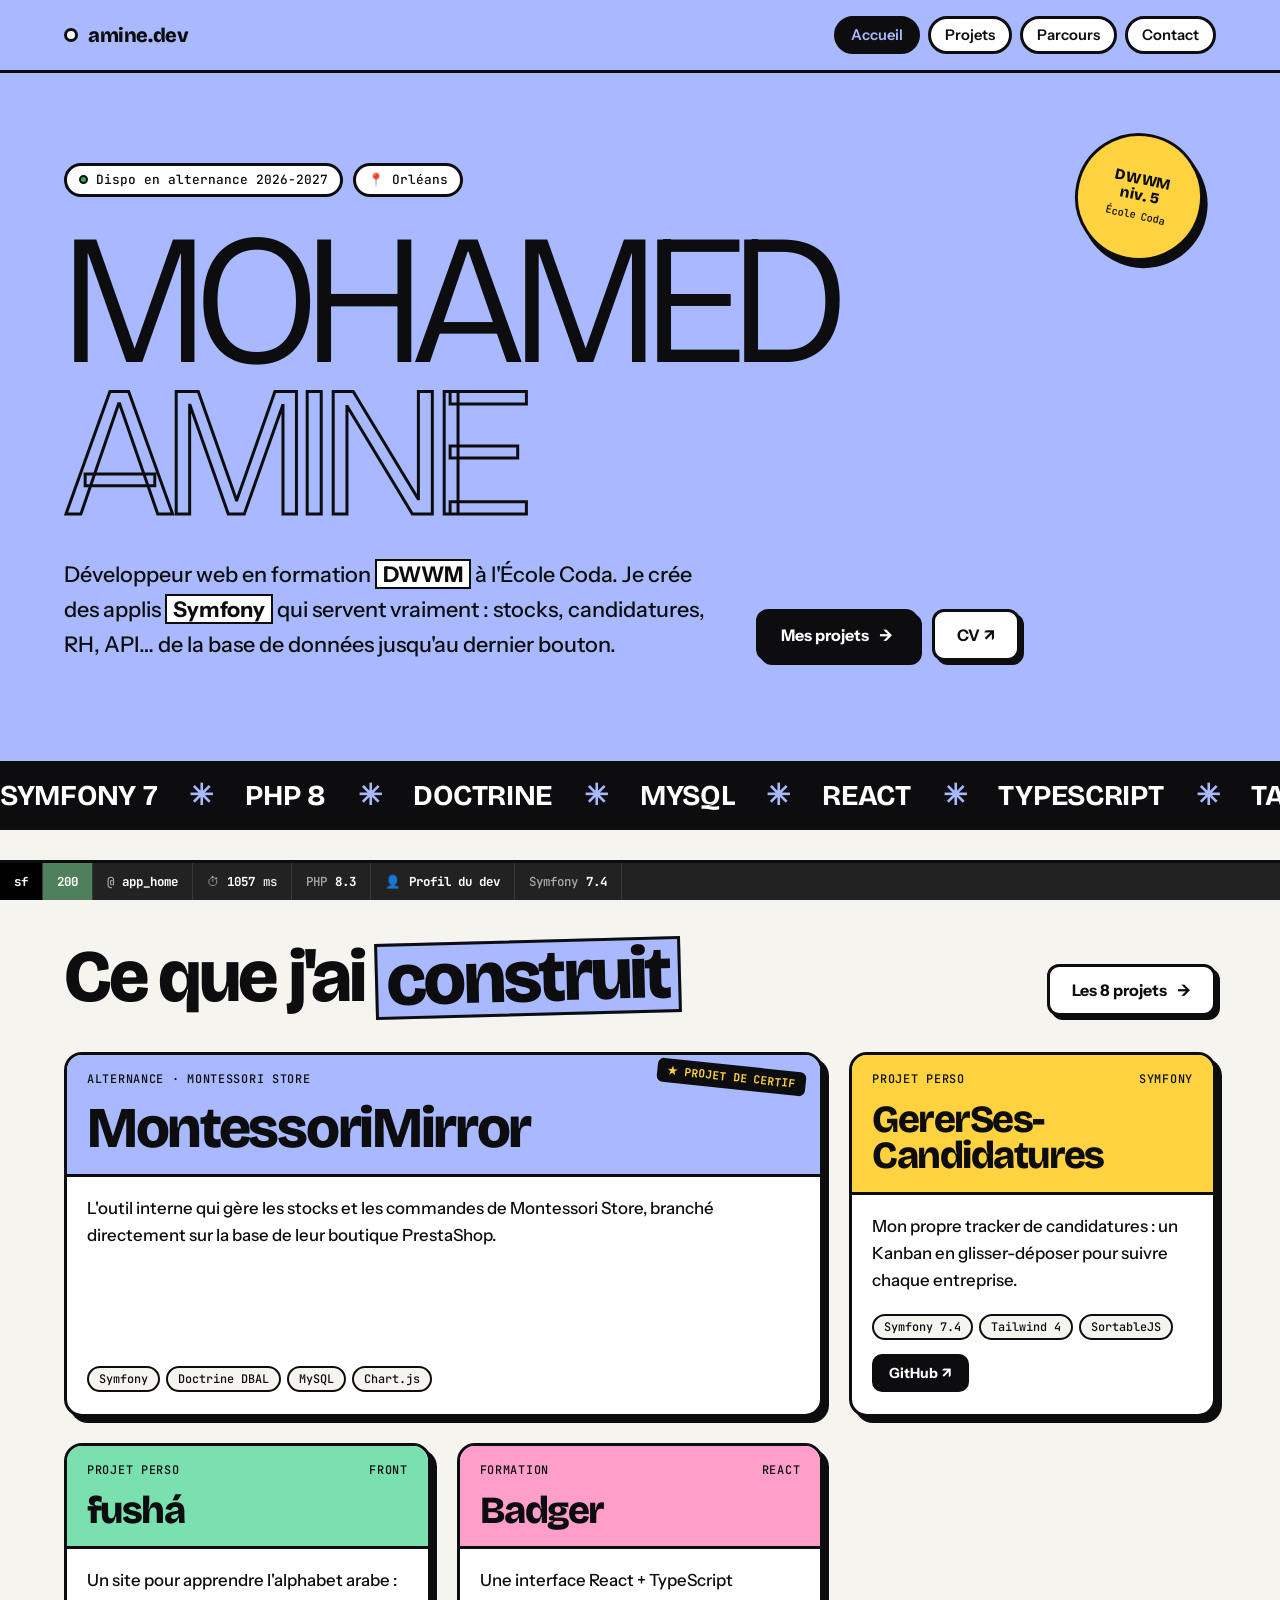
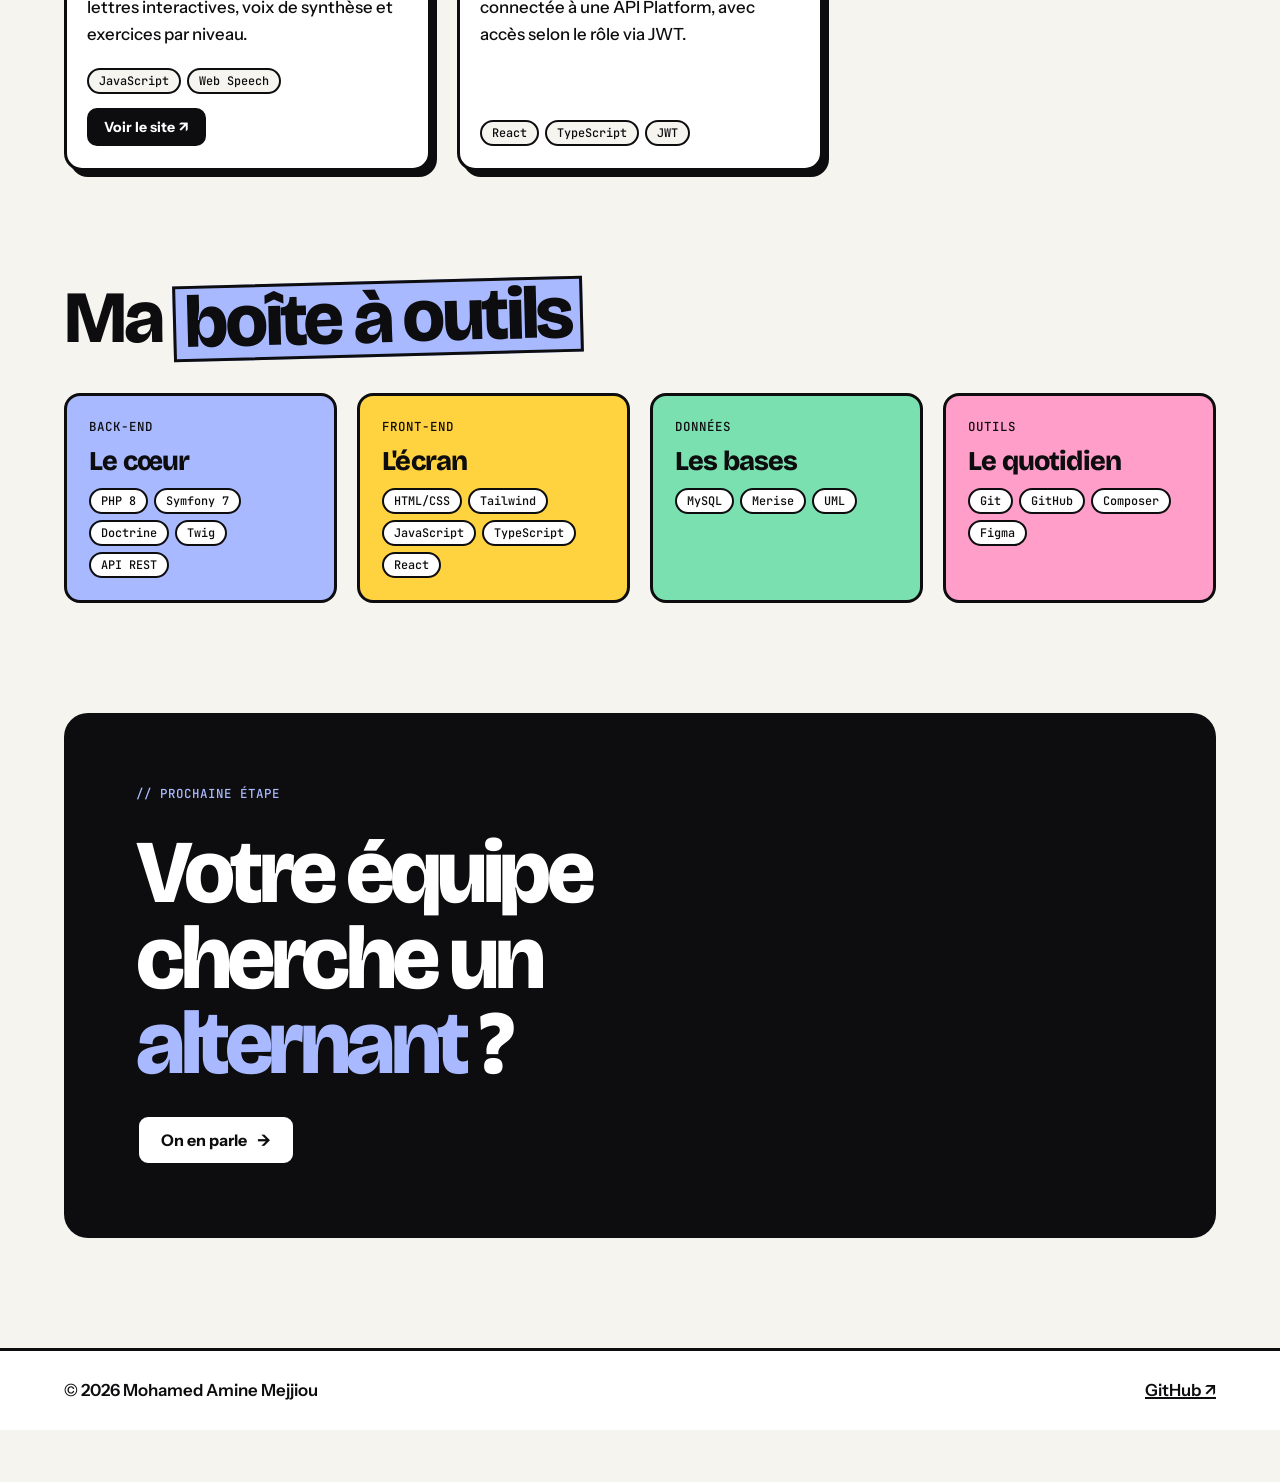
==== index.html @ 296cc5c2 "Publish portfolio website Co-authored-by: Copilot <223556219+Copilot@users.noreply.github.com>" ====
<!DOCTYPE html>
<html lang="fr">
<head>
  <meta charset="UTF-8">
  <meta name="viewport" content="width=device-width, initial-scale=1.0, viewport-fit=cover">
  <title>Mohamed Amine Mejjiou · Dev web</title>
  <meta name="description" content="Portfolio de Mohamed Amine Mejjiou, développeur web Symfony, à la recherche d'une alternance à Orléans.">
  <link rel="preconnect" href="https://fonts.googleapis.com">
  <link rel="preconnect" href="https://fonts.gstatic.com" crossorigin>
  <link href="https://fonts.googleapis.com/css2?family=Bricolage+Grotesque:opsz,wght@12..96,200..800&family=Instrument+Sans:wght@400;500;600;700&family=JetBrains+Mono:wght@400;500;700&display=swap" rel="stylesheet">
  <link rel="stylesheet" href="style.css">
</head>
<body class="p-home" data-route="app_home" data-path="/">
  <header class="site-head">
    <div class="wrap">
      <a class="brand" href="index.html"><span class="dot"></span>amine.dev</a>
      <nav class="nav" aria-label="Navigation principale">
        <a href="index.html" aria-current="page">Accueil</a>
        <a href="Projets.html">Projets</a>
        <a href="Parcours.html">Parcours</a>
        <a href="contact.html">Contact</a>
      </nav>
    </div>
  </header>

  <section class="hero">
    <div class="wrap">
      <div class="kicker">
        <span class="pill"><span class="live"></span>Dispo en alternance 2026-2027</span>
        <span class="pill">📍 Orléans</span>
      </div>
      <h1 class="big-name" aria-label="Mohamed Amine">
        <span class="line">Mohamed</span>
        <span class="line">Amine</span>
      </h1>
      <div class="intro">
        <p>Développeur web en formation <strong>DWWM</strong> à l'École Coda. Je crée des applis <strong>Symfony</strong> qui servent vraiment : stocks, candidatures, RH, API… de la base de données jusqu'au dernier bouton.</p>
        <div class="actions">
          <a class="btn dark" href="Projets.html">Mes projets <span class="arrow">→</span></a>
          <a class="btn" href="https://mmejjiou-boop.github.io/MonCv/" target="_blank" rel="noopener">CV ↗</a>
        </div>
      </div>
    </div>
    <div class="sticker" aria-hidden="true"><div>DWWM<br>niv. 5<small>École Coda</small></div></div>
  </section>

  <div class="marquee" aria-hidden="true">
    <div class="track">
      <span>Symfony 7</span><span>PHP 8</span><span>Doctrine</span><span>MySQL</span><span>React</span><span>TypeScript</span><span>Tailwind</span><span>API REST</span><span>Twig</span><span>Git</span>
      <span>Symfony 7</span><span>PHP 8</span><span>Doctrine</span><span>MySQL</span><span>React</span><span>TypeScript</span><span>Tailwind</span><span>API REST</span><span>Twig</span><span>Git</span>
    </div>
  </div>

  <main class="wrap">
    <section class="section">
      <div class="section-head">
        <h2>Ce que j'ai <span class="hl">construit</span></h2>
        <a class="btn" href="Projets.html">Les 8 projets <span class="arrow">→</span></a>
      </div>
      <div class="grid">
        <article class="card big c-peri">
          <div class="top">
            <span class="stamp">★ PROJET DE CERTIF</span>
            <div class="meta"><span>Alternance · Montessori Store</span><span>Symfony</span></div>
            <h3>MontessoriMirror</h3>
          </div>
          <div class="body">
            <p>L'outil interne qui gère les stocks et les commandes de Montessori Store, branché directement sur la base de leur boutique PrestaShop.</p>
            <div class="foot"><ul class="tags"><li>Symfony</li><li>Doctrine DBAL</li><li>MySQL</li><li>Chart.js</li></ul></div>
          </div>
        </article>
        <article class="card c-sun">
          <div class="top">
            <div class="meta"><span>Projet perso</span><span>Symfony</span></div>
            <h3>GererSes­Candidatures</h3>
          </div>
          <div class="body">
            <p>Mon propre tracker de candidatures : un Kanban en glisser-déposer pour suivre chaque entreprise.</p>
            <div class="foot">
              <ul class="tags"><li>Symfony 7.4</li><li>Tailwind 4</li><li>SortableJS</li></ul>
              <div class="links"><a href="https://github.com/mmejjiou-boop/GererSesCandidatures" target="_blank" rel="noopener">GitHub ↗</a></div>
            </div>
          </div>
        </article>
        <article class="card c-mint">
          <div class="top">
            <div class="meta"><span>Projet perso</span><span>Front</span></div>
            <h3>fushá</h3>
          </div>
          <div class="body">
            <p>Un site pour apprendre l'alphabet arabe : lettres interactives, voix de synthèse et exercices par niveau.</p>
            <div class="foot">
              <ul class="tags"><li>JavaScript</li><li>Web Speech</li></ul>
              <div class="links"><a href="https://mmejjiou-boop.github.io/arabe/index.html" target="_blank" rel="noopener">Voir le site ↗</a></div>
            </div>
          </div>
        </article>
        <article class="card c-pink">
          <div class="top">
            <div class="meta"><span>Formation</span><span>React</span></div>
            <h3>Badger</h3>
          </div>
          <div class="body">
            <p>Une interface React + TypeScript connectée à une API Platform, avec accès selon le rôle via JWT.</p>
            <div class="foot"><ul class="tags"><li>React</li><li>TypeScript</li><li>JWT</li></ul></div>
          </div>
        </article>
      </div>
    </section>

    <section class="section" style="padding-top:0">
      <div class="section-head">
        <h2>Ma <span class="hl">boîte à outils</span></h2>
      </div>
      <div class="stack">
        <div><span class="label">Back-end</span><h3>Le cœur</h3><ul class="tags"><li>PHP 8</li><li>Symfony 7</li><li>Doctrine</li><li>Twig</li><li>API REST</li></ul></div>
        <div><span class="label">Front-end</span><h3>L'écran</h3><ul class="tags"><li>HTML/CSS</li><li>Tailwind</li><li>JavaScript</li><li>TypeScript</li><li>React</li></ul></div>
        <div><span class="label">Données</span><h3>Les bases</h3><ul class="tags"><li>MySQL</li><li>Merise</li><li>UML</li></ul></div>
        <div><span class="label">Outils</span><h3>Le quotidien</h3><ul class="tags"><li>Git</li><li>GitHub</li><li>Composer</li><li>Figma</li></ul></div>
      </div>
    </section>

    <section class="section" style="padding-top:0">
      <div class="cta">
        <span class="label" style="color:var(--page)">// prochaine étape</span>
        <h2>Votre équipe cherche un <span>alternant</span> ?</h2>
        <a class="btn" href="contact.html">On en parle <span class="arrow">→</span></a>
      </div>
    </section>
  </main>

  <footer class="site-foot">
    <div class="wrap">
      <span>© 2026 Mohamed Amine Mejjiou</span>
      <a href="https://github.com/mmejjiou-boop" target="_blank" rel="noopener">GitHub ↗</a>
    </div>
  </footer>
  <script src="Main.js"></script>
</body>
</html>
---- style.css ----
/* Néo-brutalisme : fond clair, bordures noires épaisses, ombres dures, une couleur forte par page.
   Signature : barre de debug Symfony fixée en bas. Thème clair assumé (pas de mode sombre). */
:root {
  --ink: #0d0d0f;
  --bone: #f5f4ef;
  --white: #ffffff;
  --peri: #a9b9ff;
  --sun: #ffd23f;
  --tang: #ff7a3d;
  --pink: #ff9ec9;
  --mint: #7be0b0;
  --page: var(--peri);
  --display: "Bricolage Grotesque", "Arial Black", Impact, sans-serif;
  --body: "Instrument Sans", "Segoe UI", Roboto, sans-serif;
  --mono: "JetBrains Mono", ui-monospace, Consolas, monospace;
  --b: 3px solid var(--ink);
  --shadow: 6px 6px 0 var(--ink);
  color-scheme: light;
}
body.p-projets { --page: var(--sun); }
body.p-parcours { --page: var(--tang); }
body.p-contact { --page: var(--pink); }

* { box-sizing: border-box; }
html { scroll-behavior: smooth; }
body {
  margin: 0;
  background: var(--bone);
  color: var(--ink);
  font: 400 1.05rem/1.6 var(--body);
  padding-bottom: 52px; /* place pour la barre de debug */
  overflow-x: hidden;
}
::selection { background: var(--ink); color: var(--page); }
img { max-width: 100%; }
a { color: inherit; }
h1, h2, h3 { font-family: var(--display); margin: 0; line-height: .95; text-wrap: balance; }
p { margin: 0; }
:focus-visible { outline: 3px solid var(--ink); outline-offset: 3px; }

.wrap { max-width: 78rem; margin: 0 auto; padding-inline: clamp(16px, 4vw, 48px); }

/* ---------- Navigation ---------- */
.site-head { background: var(--page); border-bottom: var(--b); }
.site-head .wrap { display: flex; align-items: center; justify-content: space-between; gap: 14px; flex-wrap: wrap; padding-block: 16px; }
.brand {
  font-family: var(--display); font-weight: 800; font-size: 1.25rem; text-decoration: none;
  display: inline-flex; align-items: center; gap: 10px; letter-spacing: -0.02em;
}
.brand .dot { width: 14px; height: 14px; border: var(--b); border-radius: 50%; background: var(--white); }
.nav { display: flex; gap: 8px; flex-wrap: wrap; }
.nav a {
  font: 600 .92rem var(--body); text-decoration: none; padding: 7px 14px;
  border: var(--b); border-radius: 999px; background: var(--white);
  transition: transform .12s, box-shadow .12s;
}
.nav a:hover { transform: translate(-2px, -2px); box-shadow: 3px 3px 0 var(--ink); }
.nav a[aria-current="page"] { background: var(--ink); color: var(--page); }

/* ---------- Hero ---------- */
.hero { background: var(--page); border-bottom: var(--b); position: relative; overflow: hidden; }
.hero .wrap { padding-block: clamp(40px, 7vw, 90px) clamp(48px, 8vw, 100px); display: grid; gap: 28px; position: relative; }
.kicker { font-family: var(--mono); font-size: .85rem; font-weight: 500; display: flex; gap: 10px; flex-wrap: wrap; align-items: center; }
.pill {
  display: inline-flex; align-items: center; gap: 8px; background: var(--white); border: var(--b);
  border-radius: 999px; padding: 4px 12px; font-family: var(--mono); font-size: .8rem; font-weight: 500;
}
.pill .live { width: 9px; height: 9px; border-radius: 50%; background: #18b55b; border: 2px solid var(--ink); }
@media (prefers-reduced-motion: no-preference) { .pill .live { animation: blink 1.4s steps(2) infinite; } }
@keyframes blink { 50% { background: var(--white); } }

.big-name {
  font-size: clamp(3.4rem, 14.5vw, 12.5rem); font-weight: 300; letter-spacing: -0.05em; line-height: .82;
  text-transform: uppercase; user-select: none;
}
.big-name .line { display: block; white-space: nowrap; }
.big-name .ch { display: inline-block; font-variation-settings: "wght" 300; transition: font-variation-settings .25s ease-out; }
.big-name .line:last-child { -webkit-text-stroke: 3px var(--ink); color: transparent; }
.hero .intro { display: grid; grid-template-columns: minmax(0, 1.4fr) minmax(0, 1fr); gap: 24px 48px; align-items: end; }
.hero .intro p { font-size: clamp(1.1rem, 1.8vw, 1.35rem); max-width: 46ch; font-weight: 500; }
.hero .intro p strong { background: var(--white); padding: 0 6px; border: 2px solid var(--ink); white-space: nowrap; }
@media (max-width: 760px) { .hero .intro { grid-template-columns: 1fr; } }

.sticker {
  position: absolute; right: clamp(16px, 6vw, 80px); top: clamp(24px, 5vw, 60px);
  width: 128px; height: 128px; border-radius: 50%; background: var(--sun); border: var(--b);
  display: grid; place-items: center; text-align: center; font: 800 .95rem/1.05 var(--display);
  transform: rotate(12deg); box-shadow: var(--shadow);
}
.sticker small { display: block; font: 500 .65rem var(--mono); margin-top: 4px; }
@media (prefers-reduced-motion: no-preference) { .sticker { animation: spin 18s linear infinite; } }
@keyframes spin { to { transform: rotate(372deg); } }
@media (max-width: 760px) { .sticker { width: 96px; height: 96px; font-size: .75rem; top: auto; bottom: 20px; } }

/* ---------- Boutons ---------- */
.actions { display: flex; gap: 14px; flex-wrap: wrap; }
.btn {
  display: inline-flex; align-items: center; gap: 10px; cursor: pointer;
  font: 700 1rem var(--body); text-decoration: none; color: var(--ink);
  background: var(--white); border: var(--b); border-radius: 12px; padding: 13px 22px;
  box-shadow: 4px 4px 0 var(--ink); transition: transform .12s, box-shadow .12s;
}
.btn:hover { transform: translate(-2px, -2px); box-shadow: 6px 6px 0 var(--ink); }
.btn:active { transform: translate(4px, 4px); box-shadow: 0 0 0 var(--ink); }
.btn.dark { background: var(--ink); color: var(--white); }
.btn .arrow { transition: transform .2s; }
.btn:hover .arrow { transform: translateX(4px); }

/* ---------- Bandeau défilant ---------- */
.marquee {
  background: var(--ink); color: var(--white); border-bottom: var(--b); overflow: hidden;
  font: 700 clamp(1.2rem, 2.6vw, 1.8rem) var(--display); text-transform: uppercase; letter-spacing: -0.01em;
  padding-block: 14px; white-space: nowrap;
}
.marquee .track { display: inline-flex; gap: 32px; padding-right: 32px; }
.marquee .track span::after { content: "✳"; margin-left: 32px; color: var(--page); }
@media (prefers-reduced-motion: no-preference) {
  .marquee .track { animation: slide 28s linear infinite; }
}
@keyframes slide { to { transform: translateX(-50%); } }

/* ---------- Sections ---------- */
.section { padding-block: clamp(56px, 9vw, 110px); display: grid; gap: 36px; }
.section-head { display: flex; justify-content: space-between; align-items: end; gap: 16px 32px; flex-wrap: wrap; }
.section-head h2 { font-size: clamp(2.4rem, 6vw, 4.6rem); font-weight: 800; letter-spacing: -0.045em; }
.section-head h2 .hl { background: var(--page); padding: 0 .12em; border: var(--b); display: inline-block; transform: rotate(-1.5deg); }
.section-head p { max-width: 40ch; font-weight: 500; }
.label { font: 500 .78rem var(--mono); text-transform: uppercase; letter-spacing: .08em; }

/* ---------- Cartes projet ---------- */
.grid { display: grid; grid-template-columns: repeat(auto-fill, minmax(min(100%, 330px), 1fr)); gap: 26px; }
.card {
  background: var(--white); border: var(--b); border-radius: 18px; box-shadow: var(--shadow);
  display: flex; flex-direction: column; min-width: 0; overflow: hidden;
  transition: transform .18s, box-shadow .18s;
}
.card:hover { transform: translate(-4px, -4px) rotate(-.6deg); box-shadow: 10px 10px 0 var(--ink); }
.card .top {
  background: var(--c, var(--peri)); border-bottom: var(--b); padding: 16px 20px 18px;
  display: grid; gap: 14px; position: relative;
}
.card .meta { display: flex; justify-content: space-between; gap: 8px; font: 500 .74rem var(--mono); text-transform: uppercase; letter-spacing: .06em; }
.card h3 { font-size: clamp(1.9rem, 3vw, 2.4rem); font-weight: 800; letter-spacing: -0.04em; overflow-wrap: anywhere; }
.card .body { padding: 18px 20px 22px; display: flex; flex-direction: column; gap: 14px; flex: 1; }
.card .body > p { font-weight: 500; }
.card ul.points { margin: 0; padding: 0; list-style: none; display: grid; gap: 6px; font-size: .95rem; }
.card ul.points li { padding-left: 22px; position: relative; }
.card ul.points li::before { content: "→"; position: absolute; left: 0; font-weight: 700; }
.card .foot { margin-top: auto; display: grid; gap: 14px; padding-top: 6px; }
.tags { display: flex; flex-wrap: wrap; gap: 6px; list-style: none; padding: 0; margin: 0; }
.tags li { font: 500 .74rem var(--mono); padding: 3px 10px; border: 2px solid var(--ink); border-radius: 999px; background: var(--bone); }
.card .links { display: flex; gap: 10px; flex-wrap: wrap; }
.card .links a {
  font: 700 .88rem var(--body); text-decoration: none; padding: 7px 14px; border: var(--b); border-radius: 10px;
  background: var(--ink); color: var(--white); transition: background .12s, color .12s;
}
.card .links a:hover { background: var(--c, var(--peri)); color: var(--ink); }
.card .stamp {
  position: absolute; right: 14px; top: -2px; transform: translateY(50%) rotate(6deg);
  background: var(--ink); color: var(--sun); font: 700 .7rem var(--mono); padding: 5px 10px; border-radius: 6px;
}
.card.big { grid-column: span 2; }
.card.big h3 { font-size: clamp(2.2rem, 5vw, 3.6rem); }
@media (max-width: 760px) { .card.big { grid-column: auto; } }
.c-peri { --c: var(--peri); } .c-sun { --c: var(--sun); } .c-tang { --c: var(--tang); } .c-pink { --c: var(--pink); } .c-mint { --c: var(--mint); }

/* Filtres */
.filters { display: flex; gap: 10px; flex-wrap: wrap; align-items: center; }
.filters button {
  font: 700 .95rem var(--body); cursor: pointer; padding: 9px 18px; border: var(--b); border-radius: 999px;
  background: var(--white); color: var(--ink); box-shadow: 3px 3px 0 var(--ink); transition: transform .1s, box-shadow .1s;
}
.filters button:hover { transform: translate(-1px, -1px); box-shadow: 4px 4px 0 var(--ink); }
.filters button[aria-pressed="true"] { background: var(--ink); color: var(--page); transform: translate(3px, 3px); box-shadow: 0 0 0 var(--ink); }
.count { font: 500 .85rem var(--mono); }

/* ---------- Stack ---------- */
.stack { display: grid; grid-template-columns: repeat(auto-fit, minmax(min(100%, 240px), 1fr)); gap: 20px; }
.stack > div { border: var(--b); border-radius: 16px; padding: 22px; background: var(--white); display: grid; gap: 14px; align-content: start; }
.stack > div:nth-child(1) { background: var(--peri); }
.stack > div:nth-child(2) { background: var(--sun); }
.stack > div:nth-child(3) { background: var(--mint); }
.stack > div:nth-child(4) { background: var(--pink); }
.stack h3 { font-size: 1.7rem; font-weight: 800; letter-spacing: -0.03em; }
.stack .tags li { background: var(--white); }

/* ---------- CTA ---------- */
.cta {
  background: var(--ink); color: var(--white); border-radius: 24px; padding: clamp(32px, 6vw, 72px);
  display: grid; gap: 28px; position: relative; overflow: hidden;
}
.cta h2 { font-size: clamp(2.4rem, 7vw, 5.6rem); font-weight: 800; letter-spacing: -0.05em; max-width: 14ch; }
.cta h2 span { color: var(--page); }
.cta .btn { width: fit-content; }

/* ---------- En-tête des pages internes ---------- */
.page-hero { background: var(--page); border-bottom: var(--b); }
.page-hero .wrap { padding-block: clamp(44px, 7vw, 90px) clamp(40px, 6vw, 70px); display: grid; gap: 22px; }
.route {
  font: 500 .85rem var(--mono); background: var(--ink); color: var(--white); width: fit-content; max-width: 100%;
  padding: 6px 12px; border-radius: 8px; overflow-wrap: anywhere;
}
.route .a { color: var(--sun); } .route .s { color: var(--mint); }
.page-hero h1 { font-size: clamp(3.6rem, 13vw, 10.5rem); font-weight: 800; letter-spacing: -0.06em; line-height: .85; text-transform: uppercase; }
.page-hero p { font-size: clamp(1.1rem, 1.8vw, 1.3rem); font-weight: 500; max-width: 50ch; }

/* ---------- Parcours : git log ---------- */
.gitlog { list-style: none; margin: 0; padding: 0; display: grid; gap: 0; position: relative; }
.gitlog::before { content: ""; position: absolute; left: 21px; top: 10px; bottom: 10px; width: 4px; background: var(--ink); }
.commit { display: grid; grid-template-columns: 46px minmax(0, 1fr); gap: 18px; padding-bottom: 34px; }
.commit .node { width: 46px; height: 46px; border: var(--b); border-radius: 50%; background: var(--c, var(--white)); position: relative; z-index: 1; }
.commit .box { background: var(--white); border: var(--b); border-radius: 16px; box-shadow: var(--shadow); overflow: hidden; }
.commit .head {
  display: flex; gap: 10px 14px; flex-wrap: wrap; align-items: center; padding: 12px 18px;
  border-bottom: var(--b); background: var(--c, var(--bone)); font: 500 .8rem var(--mono);
}
.commit .hash { font-weight: 700; }
.commit .ref { border: 2px solid var(--ink); border-radius: 999px; padding: 1px 9px; background: var(--white); }
.commit .ref.head-ref { background: var(--ink); color: var(--mint); }
.commit .content { padding: 20px 22px 24px; display: grid; gap: 12px; }
.commit h3 { font-size: clamp(1.6rem, 3.4vw, 2.3rem); font-weight: 800; letter-spacing: -0.035em; }
.commit .where { font-weight: 700; }
.commit ul { margin: 0; padding: 0; list-style: none; display: grid; gap: 6px; }
.commit ul li { padding-left: 22px; position: relative; }
.commit ul li::before { content: "+"; position: absolute; left: 2px; font: 700 1rem var(--mono); color: #138a46; }

.terminal { background: var(--ink); color: var(--white); border-radius: 16px; border: var(--b); box-shadow: var(--shadow); overflow: hidden; }
.terminal .bar { display: flex; gap: 8px; padding: 12px 16px; border-bottom: 2px solid #333; align-items: center; font: 500 .78rem var(--mono); color: #aaa; }
.terminal .bar i { width: 12px; height: 12px; border-radius: 50%; background: var(--tang); }
.terminal .bar i:nth-child(2) { background: var(--sun); } .terminal .bar i:nth-child(3) { background: var(--mint); }
.terminal .bar span { margin-left: 8px; }
.terminal pre { margin: 0; padding: 20px; font: 400 .9rem/1.8 var(--mono); overflow-x: auto; }
.terminal .k { color: var(--mint); } .terminal .y { color: var(--sun); } .terminal .p { color: var(--pink); } .terminal .dim { color: #888; }

/* ---------- Contact ---------- */
.mail-big {
  display: block; width: 100%; text-align: left; cursor: pointer; background: var(--white); color: var(--ink);
  border: var(--b); border-radius: 20px; box-shadow: var(--shadow); padding: clamp(20px, 4vw, 40px);
  font: 800 clamp(1.5rem, 6.4vw, 5rem)/1 var(--display); letter-spacing: -0.045em; overflow-wrap: anywhere;
  transition: transform .12s, box-shadow .12s, background .15s;
}
.mail-big:hover { transform: translate(-3px, -3px); box-shadow: 9px 9px 0 var(--ink); background: var(--sun); }
.mail-big small { display: block; font: 500 .85rem var(--mono); letter-spacing: 0; margin-top: 14px; }
.contact-grid { display: grid; grid-template-columns: minmax(0, 1fr) minmax(0, 1.4fr); gap: 28px; align-items: start; }
@media (max-width: 860px) { .contact-grid { grid-template-columns: 1fr; } }
.channels { display: grid; gap: 14px; }
.channel {
  display: flex; justify-content: space-between; align-items: center; gap: 12px; flex-wrap: wrap;
  border: var(--b); border-radius: 14px; padding: 16px 18px; background: var(--white); text-decoration: none;
  transition: transform .12s, box-shadow .12s;
}
a.channel:hover, button.channel:hover { transform: translate(-2px, -2px); box-shadow: 4px 4px 0 var(--ink); }
button.channel { width: 100%; font: inherit; color: inherit; cursor: pointer; text-align: left; }
.channel .v { font: 700 1.15rem var(--display); letter-spacing: -0.01em; overflow-wrap: anywhere; min-width: 0; }
.channel .label { opacity: .7; }
.channel:nth-child(1) { background: var(--peri); }
.channel:nth-child(2) { background: var(--mint); }
.channel:nth-child(3) { background: var(--sun); }

form.contact { background: var(--white); border: var(--b); border-radius: 20px; box-shadow: var(--shadow); padding: clamp(20px, 4vw, 34px); display: grid; gap: 18px; }
form.contact h2 { font-size: 2.2rem; font-weight: 800; letter-spacing: -0.04em; }
.field { display: grid; gap: 6px; }
.field label { font: 500 .78rem var(--mono); text-transform: uppercase; letter-spacing: .06em; }
.field input, .field textarea, .field select {
  font: 500 1rem var(--body); color: var(--ink); background: var(--bone);
  border: var(--b); border-radius: 10px; padding: 12px 14px; width: 100%; transition: background .12s, box-shadow .12s;
}
.field input:focus, .field textarea:focus, .field select:focus { outline: none; background: var(--white); box-shadow: 4px 4px 0 var(--page); }
.field textarea { min-height: 150px; resize: vertical; }
.chips { display: flex; gap: 8px; flex-wrap: wrap; }
.chips input { position: absolute; opacity: 0; pointer-events: none; }
.chips label {
  cursor: pointer; font: 600 .9rem var(--body); text-transform: none; letter-spacing: 0;
  padding: 8px 14px; border: var(--b); border-radius: 999px; background: var(--white);
}
.chips input:checked + label { background: var(--ink); color: var(--page); }
.chips input:focus-visible + label { outline: 3px solid var(--ink); outline-offset: 2px; }
.two { display: grid; grid-template-columns: 1fr 1fr; gap: 14px; }
@media (max-width: 520px) { .two { grid-template-columns: 1fr; } }
.form-note { font: 500 .82rem var(--mono); }
.form-note.ok { background: var(--mint); border: var(--b); border-radius: 10px; padding: 12px 14px; font-family: var(--body); font-size: .95rem; }

/* ---------- Pied de page ---------- */
.site-foot { border-top: var(--b); background: var(--white); }
.site-foot .wrap { padding-block: 26px; display: flex; justify-content: space-between; gap: 12px; flex-wrap: wrap; font-weight: 600; }
.site-foot a { text-decoration-thickness: 2px; }

/* ---------- Barre de debug façon Symfony ---------- */
.sf-bar {
  position: fixed; left: 0; right: 0; bottom: 0; z-index: 50;
  background: #222; color: #eee; font: 500 .78rem var(--mono);
  display: flex; align-items: stretch; min-height: 40px;
  padding-bottom: env(safe-area-inset-bottom, 0px);
  border-top: 3px solid var(--ink); overflow-x: auto; scrollbar-width: none;
}
.sf-bar::-webkit-scrollbar { display: none; }
.sf-bar > * { display: flex; align-items: center; gap: 8px; padding: 0 14px; border-right: 1px solid #3a3a3a; white-space: nowrap; }
.sf-bar .sf-logo { background: #000; font-weight: 700; color: var(--white); }
.sf-bar .ok { background: #4f805d; color: #fff; font-weight: 700; }
.sf-bar .muted { color: #aaa; }
.sf-bar b { color: #fff; }
.sf-bar button { all: unset; cursor: pointer; display: flex; align-items: center; gap: 8px; padding: 0 14px; border-right: 1px solid #3a3a3a; }
.sf-bar button:hover { background: #333; }
.sf-bar button:focus-visible { outline: 2px solid var(--sun); outline-offset: -2px; }
.sf-panel {
  position: fixed; left: 12px; bottom: 52px; z-index: 49; width: min(380px, calc(100vw - 24px));
  background: var(--white); border: var(--b); border-radius: 14px; box-shadow: var(--shadow); overflow: hidden;
}
.sf-panel h4 { margin: 0; background: #222; color: #fff; font: 700 .85rem var(--mono); padding: 10px 14px; }
.sf-panel dl { margin: 0; padding: 8px 14px 14px; display: grid; grid-template-columns: auto 1fr; gap: 6px 14px; font-size: .9rem; }
.sf-panel dt { font: 500 .75rem var(--mono); text-transform: uppercase; opacity: .65; padding-top: 2px; }
.sf-panel dd { margin: 0; font-weight: 600; }

@media (prefers-reduced-motion: reduce) { *, *::before, *::after { animation: none !important; transition: none !important; } }
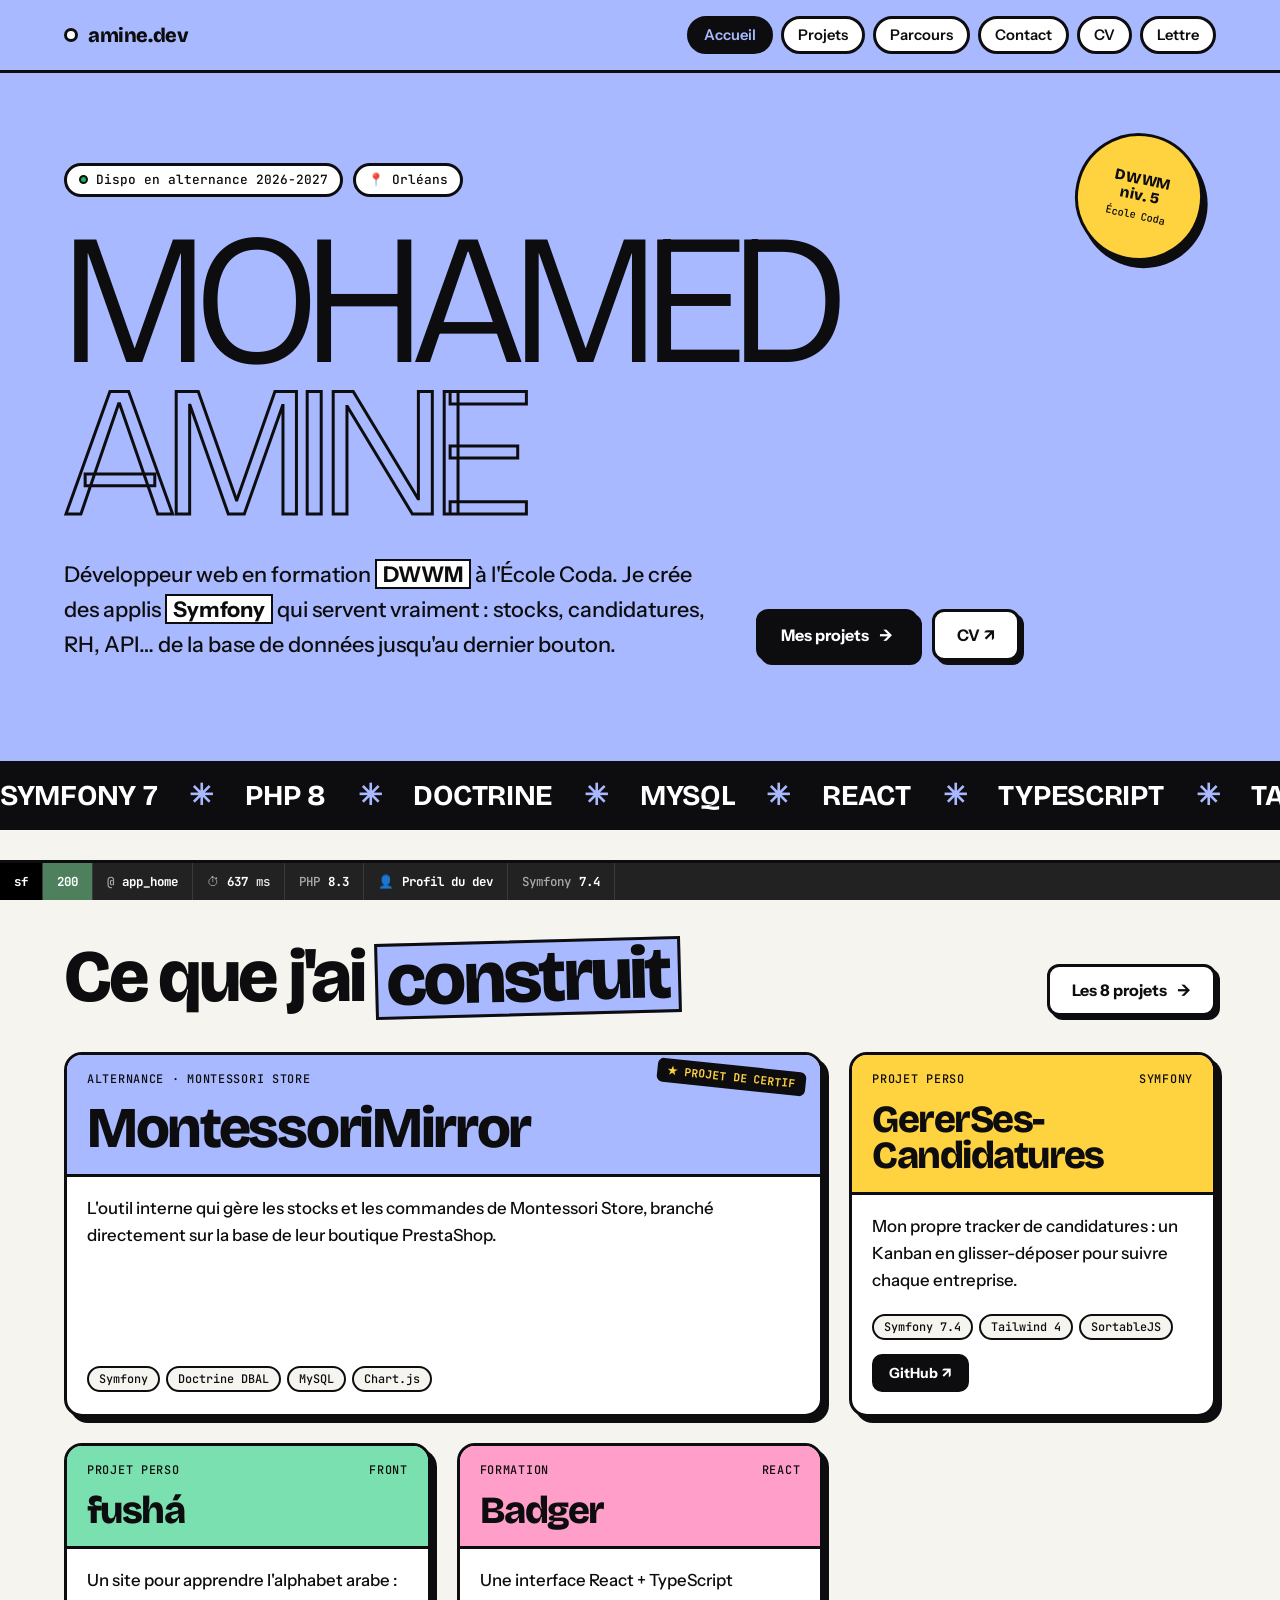
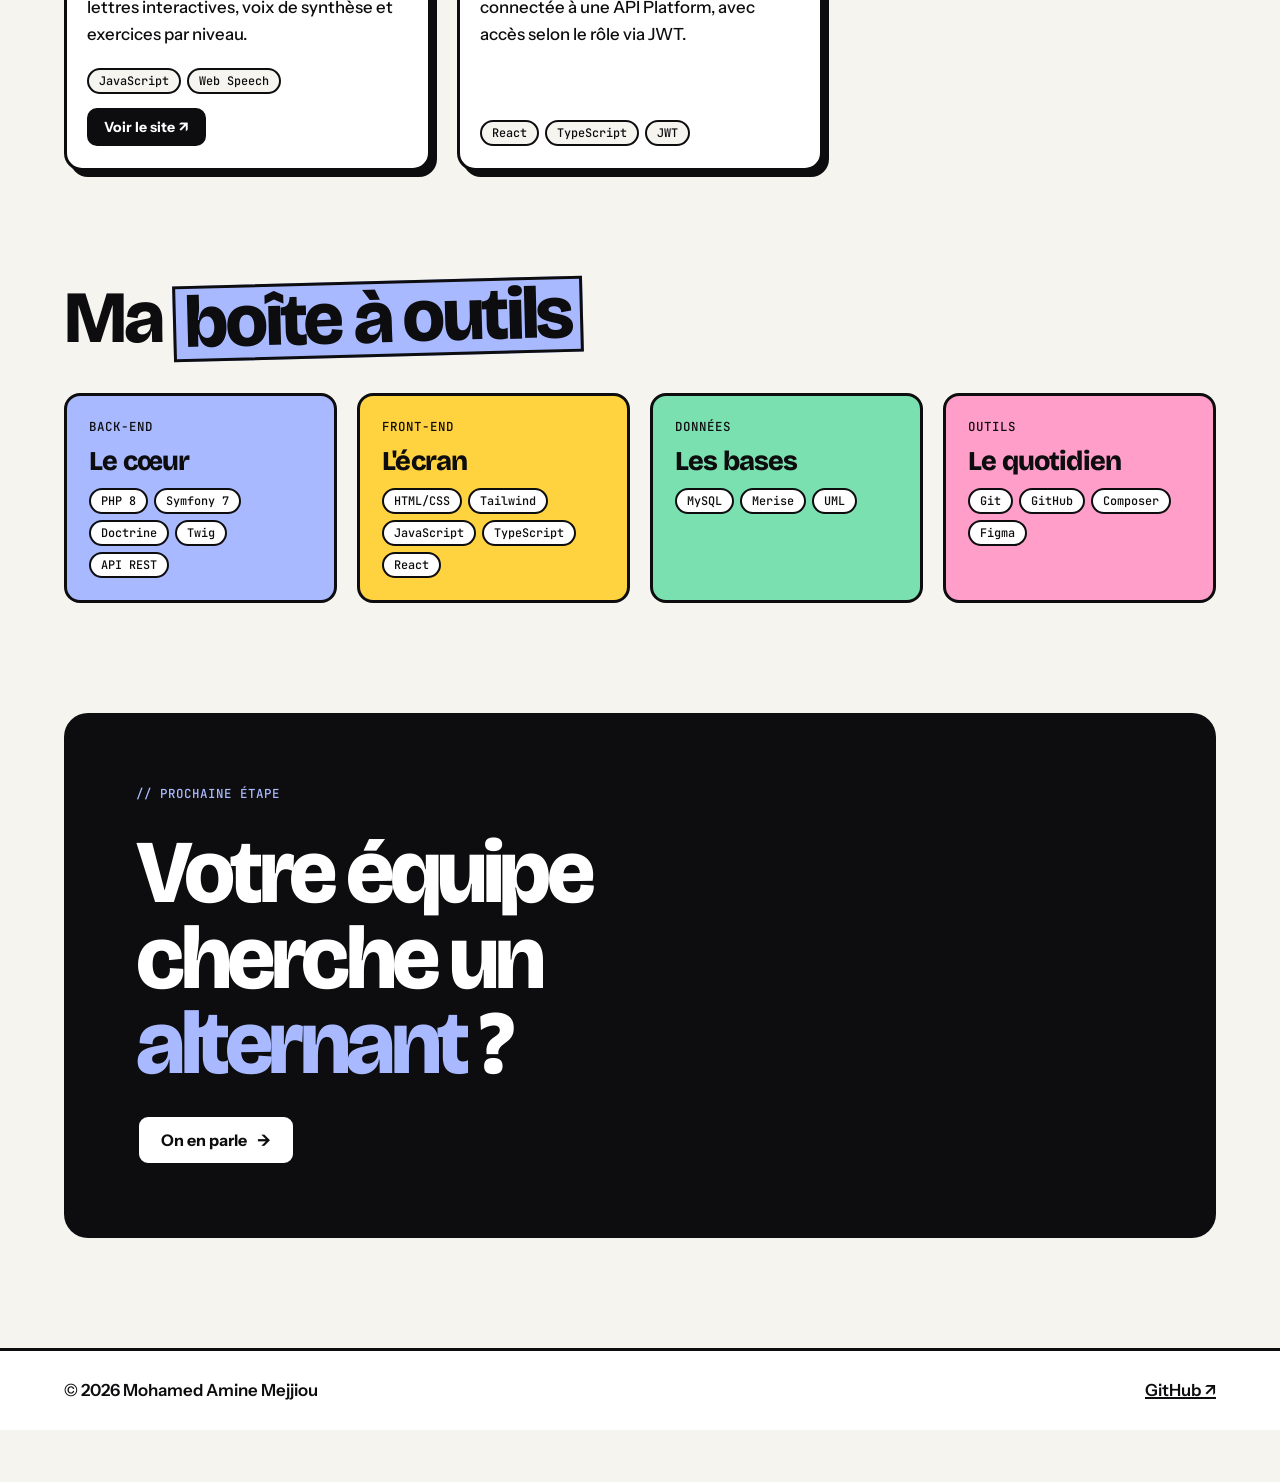
==== commit 438ec3ba: "Ajout des liens CV et Lettre dans la navigation Co-Authored-By: Claude Opus 5.5 <noreply@anthropic.c" ====
--- a/index.html
+++ b/index.html
@@ -19,6 +19,8 @@
         <a href="Projets.html">Projets</a>
         <a href="Parcours.html">Parcours</a>
         <a href="contact.html">Contact</a>
+        <a href="Cv.html">CV</a>
+        <a href="Lettre.html">Lettre</a>
       </nav>
     </div>
   </header>
--- a/style.css
+++ b/style.css
@@ -9,6 +9,7 @@
   --tang: #ff7a3d;
   --pink: #ff9ec9;
   --mint: #7be0b0;
+  --lilac: #cdb4ff;
   --page: var(--peri);
   --display: "Bricolage Grotesque", "Arial Black", Impact, sans-serif;
   --body: "Instrument Sans", "Segoe UI", Roboto, sans-serif;
@@ -20,6 +21,8 @@
 body.p-projets { --page: var(--sun); }
 body.p-parcours { --page: var(--tang); }
 body.p-contact { --page: var(--pink); }
+body.p-cv { --page: var(--mint); }
+body.p-lettre { --page: var(--lilac); }
 
 * { box-sizing: border-box; }
 html { scroll-behavior: smooth; }
@@ -311,4 +314,140 @@
 .sf-panel dt { font: 500 .75rem var(--mono); text-transform: uppercase; opacity: .65; padding-top: 2px; }
 .sf-panel dd { margin: 0; font-weight: 600; }
 
-@media (prefers-reduced-motion: reduce) { *, *::before, *::after { animation: none !important; transition: none !important; } }+@media (prefers-reduced-motion: reduce) { *, *::before, *::after { animation: none !important; transition: none !important; } }
+/* =====================================================================
+   CV & Lettre de motivation : une « feuille » A4 néo-brutaliste
+   ===================================================================== */
+.sheet {
+  max-width: 900px; margin-inline: auto; background: var(--white); color: var(--ink);
+  border: var(--b); border-radius: 20px; box-shadow: 10px 10px 0 var(--ink); overflow: hidden;
+  font-size: 15px; line-height: 1.55;
+}
+.sheet-top {
+  background: var(--page); border-bottom: var(--b); padding: 30px 34px; position: relative;
+  display: grid; grid-template-columns: auto minmax(0, 1fr); gap: 26px; align-items: center;
+}
+.sheet-top .label { display: block; margin-bottom: 6px; }
+.sheet-name { font-size: clamp(2.2rem, 6vw, 3.4rem); font-weight: 800; letter-spacing: -0.05em; line-height: .88; text-transform: uppercase; }
+.sheet-name span { display: block; -webkit-text-stroke: 2px var(--ink); color: transparent; }
+.sheet-role { margin-top: 10px; font-weight: 700; font-size: 1.05rem; }
+.sheet-role mark { background: var(--white); border: 2px solid var(--ink); padding: 0 6px; color: var(--ink); }
+.contact-pills { display: flex; flex-wrap: wrap; gap: 6px; list-style: none; margin: 14px 0 0; padding: 0; }
+.contact-pills li { font: 500 .74rem var(--mono); background: var(--white); border: 2px solid var(--ink); border-radius: 999px; padding: 3px 10px; }
+.contact-pills a { text-decoration: none; }
+.sheet-stamp {
+  position: absolute; right: 22px; top: 18px; transform: rotate(6deg);
+  background: var(--ink); color: var(--sun); font: 700 .68rem var(--mono); padding: 5px 10px; border-radius: 6px; text-transform: uppercase;
+}
+.cv-photo {
+  width: 132px; height: 132px; object-fit: cover; object-position: center 20%;
+  border: var(--b); border-radius: 18px; box-shadow: 5px 5px 0 var(--ink); background: var(--bone); transform: rotate(-2deg);
+}
+
+/* Titres de section dans la feuille */
+.s-title {
+  display: flex; align-items: center; gap: 10px; font-size: 1.35rem; font-weight: 800; letter-spacing: -0.03em;
+  margin-bottom: 12px;
+}
+.s-title .n { font: 700 .7rem var(--mono); background: var(--ink); color: var(--page); border-radius: 6px; padding: 3px 7px; letter-spacing: 0; }
+.s-title::after { content: ""; flex: 1; height: 3px; background: var(--ink); }
+
+/* Corps du CV : colonne latérale + colonne principale */
+.cv-body { display: grid; grid-template-columns: 270px minmax(0, 1fr); }
+.cv-side { background: var(--bone); border-right: var(--b); padding: 26px 24px; display: grid; gap: 24px; align-content: start; }
+.cv-main { padding: 26px 30px 30px; display: grid; gap: 24px; align-content: start; }
+.side-block .sub { font: 500 .68rem var(--mono); text-transform: uppercase; letter-spacing: .08em; margin: 10px 0 6px; opacity: .75; }
+.side-block .sub:first-of-type { margin-top: 0; }
+.side-block .tags li { background: var(--white); font-size: .72rem; }
+.langs { list-style: none; margin: 0; padding: 0; display: grid; gap: 8px; }
+.langs li { display: flex; justify-content: space-between; align-items: center; gap: 10px; font-weight: 600; font-size: .92rem; }
+.meter { display: inline-flex; gap: 3px; flex-shrink: 0; }
+.meter i { width: 12px; height: 12px; border: 2px solid var(--ink); border-radius: 3px; background: var(--white); }
+.meter i.on { background: var(--ink); }
+.langs small { display: block; font: 500 .68rem var(--mono); opacity: .7; }
+
+.cv-main .lead { font-weight: 500; }
+.mini-log { list-style: none; margin: 0; padding: 0; display: grid; gap: 12px; position: relative; }
+.mini-log::before { content: ""; position: absolute; left: 8px; top: 6px; bottom: 6px; width: 3px; background: var(--ink); }
+.mini-log li { display: grid; grid-template-columns: 20px minmax(0, 1fr); gap: 12px; align-items: start; }
+.mini-log .dot { width: 19px; height: 19px; border: 3px solid var(--ink); border-radius: 50%; background: var(--c, var(--white)); position: relative; z-index: 1; margin-top: 2px; }
+.mini-log .date { font: 700 .72rem var(--mono); border: 2px solid var(--ink); border-radius: 999px; padding: 1px 8px; background: var(--c, var(--white)); display: inline-block; }
+.mini-log h4 { margin: 4px 0 0; font: 800 1.08rem/1.15 var(--display); letter-spacing: -0.02em; }
+.mini-log p { font-size: .88rem; }
+.mini-log ul { margin: 6px 0 0; padding: 0; list-style: none; display: grid; gap: 2px; font-size: .88rem; }
+.mini-log ul li { display: block; padding-left: 18px; position: relative; }
+.mini-log ul li::before { content: "+"; position: absolute; left: 2px; font: 700 .9rem var(--mono); color: #138a46; }
+
+.mini-cards { display: grid; grid-template-columns: 1fr 1fr; gap: 14px; }
+.mini-card { border: var(--b); border-radius: 14px; overflow: hidden; box-shadow: 4px 4px 0 var(--ink); display: flex; flex-direction: column; }
+.mini-card .top { background: var(--c, var(--peri)); border-bottom: var(--b); padding: 10px 14px; }
+.mini-card h4 { margin: 0; font: 800 1.05rem/1.1 var(--display); letter-spacing: -0.02em; }
+.mini-card .body { padding: 10px 14px 12px; display: grid; gap: 8px; font-size: .86rem; flex: 1; align-content: start; }
+.mini-card .body a { font: 700 .78rem var(--mono); }
+.mini-card .tags li { font-size: .68rem; padding: 2px 8px; }
+.cert { border: var(--b); border-radius: 14px; padding: 12px 16px; background: var(--sun); display: grid; gap: 4px; }
+.cert strong { font: 800 .98rem/1.2 var(--display); letter-spacing: -0.01em; }
+.cert p { font-size: .84rem; line-height: 1.45; }
+
+/* Lettre */
+.letter-head { display: block; }
+.letter-head .sheet-name span { display: inline; }
+.letter-wrap { padding: 30px 40px 38px; display: grid; gap: 22px; }
+.letter-meta { display: grid; grid-template-columns: 1fr 1fr; gap: 14px; }
+.letter-meta > div { border: 2px solid var(--ink); border-radius: 12px; padding: 10px 14px; background: var(--bone); }
+.letter-meta .label { display: block; opacity: .7; margin-bottom: 2px; }
+.letter-meta strong { font-weight: 700; }
+.objet { border: var(--b); border-radius: 12px; background: var(--page); padding: 12px 16px; font-weight: 600; box-shadow: 4px 4px 0 var(--ink); }
+.objet b { font: 700 .78rem var(--mono); text-transform: uppercase; letter-spacing: .06em; background: var(--ink); color: var(--white); border-radius: 6px; padding: 2px 8px; margin-right: 8px; }
+.letter-body { display: grid; gap: 14px; font-size: .98rem; line-height: 1.7; }
+.letter-body strong { background: var(--page); padding: 0 4px; border: 2px solid var(--ink); }
+.letter-sign { display: flex; justify-content: flex-end; }
+.letter-sign div { text-align: right; }
+.letter-sign .sig { font: 800 1.7rem/1 var(--display); letter-spacing: -0.04em; text-transform: uppercase; margin-top: 4px; }
+
+/* Zone de téléchargement en bas de page */
+.dl-zone { padding-block: clamp(36px, 6vw, 64px) clamp(56px, 8vw, 90px); }
+.dl-card {
+  max-width: 900px; margin-inline: auto; background: var(--ink); color: var(--white); border-radius: 20px;
+  padding: clamp(22px, 4vw, 36px); display: flex; justify-content: space-between; align-items: center; gap: 18px 28px; flex-wrap: wrap;
+}
+.dl-card h2 { font-size: clamp(1.7rem, 4vw, 2.6rem); font-weight: 800; letter-spacing: -0.04em; }
+.dl-card h2 span { color: var(--page); }
+.dl-card .label { color: #bbb; display: block; margin-top: 8px; }
+.dl-card .btn { background: var(--page); font-size: 1.05rem; box-shadow: 4px 4px 0 var(--white); border-color: var(--white); }
+.dl-card .btn:hover { box-shadow: 6px 6px 0 var(--white); }
+.dl-card .btn .arrow { display: inline-block; }
+.dl-card .btn:hover .arrow { transform: translateY(3px); }
+
+@media (max-width: 760px) {
+  .sheet-top { grid-template-columns: 1fr; padding: 24px 20px; }
+  .sheet-stamp { position: static; width: fit-content; }
+  .cv-photo { width: 104px; height: 104px; }
+  .cv-body { grid-template-columns: 1fr; }
+  .cv-side { border-right: 0; border-bottom: var(--b); }
+  .cv-main { padding: 24px 20px; }
+  .mini-cards, .letter-meta { grid-template-columns: 1fr; }
+  .letter-wrap { padding: 24px 20px 28px; }
+}
+
+/* Impression / PDF : seule la feuille sort, au format A4 */
+@media print {
+  @page { size: A4; margin: 0; }
+  html { font-size: 12.5px; }
+  html, body { background: var(--white); padding: 0; }
+  body { -webkit-print-color-adjust: exact; print-color-adjust: exact; }
+  .site-head, .page-hero, .site-foot, .sf-bar, .sf-panel, .dl-zone { display: none !important; }
+  main.wrap { padding: 0; max-width: none; }
+  main > .section { padding: 0; display: block; }
+  .sheet { width: 210mm; height: 297mm; max-width: none; margin: 0; border: 0; border-radius: 0; box-shadow: none; font-size: 1rem; display: flex; flex-direction: column; }
+  .sheet-name { font-size: 2.9rem; }
+  .cv-body { flex: 1; grid-template-columns: 228px minmax(0, 1fr); }
+  .cv-side { padding: 22px 20px; gap: 20px; }
+  .cv-main { padding: 22px 26px; gap: 18px; }
+  .letter-head { padding: 34px 46px; }
+  .letter-wrap { padding: 34px 46px; gap: 24px; flex: 1; align-content: start; }
+  .letter-body { font-size: 1.12rem; gap: 16px; line-height: 1.75; }
+  .letter-meta, .objet { font-size: 1.05rem; }
+  .mini-cards { grid-template-columns: 1fr 1fr; }
+  .letter-meta { grid-template-columns: 1fr 1fr; }
+}
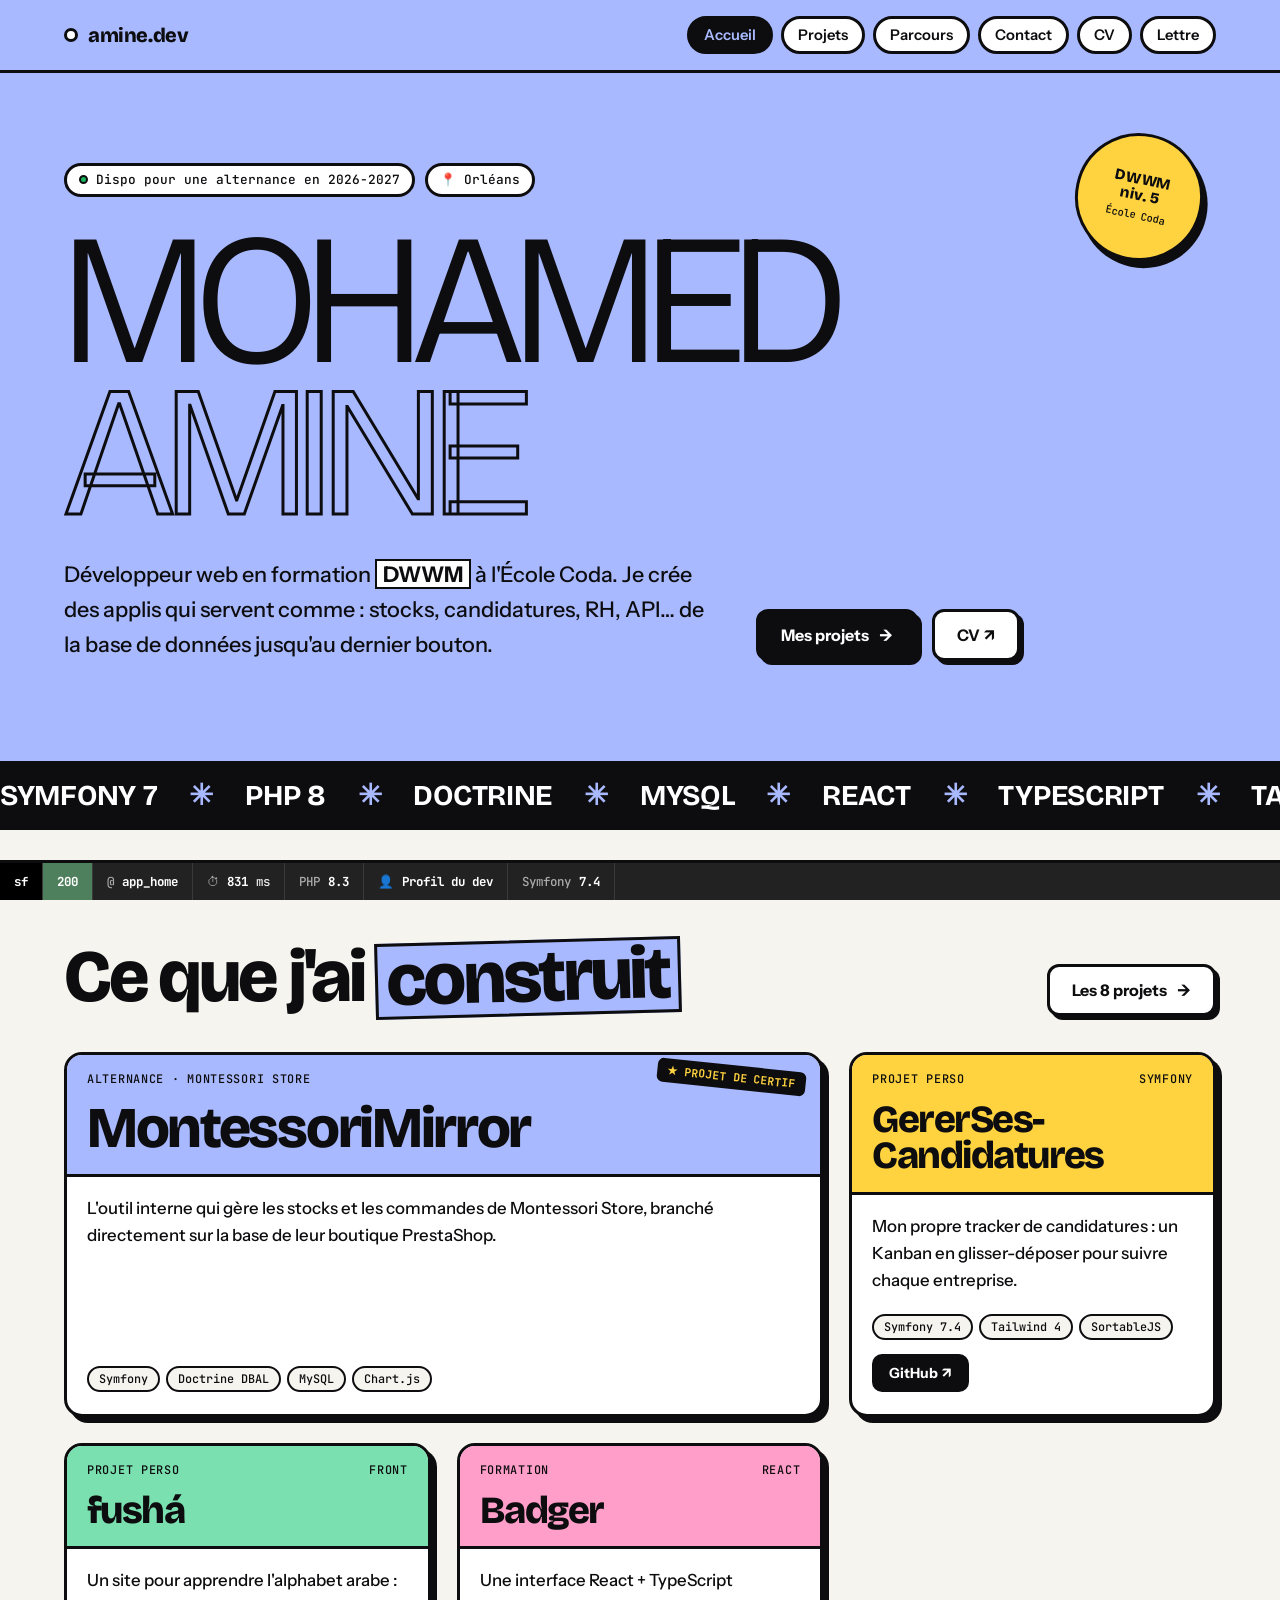
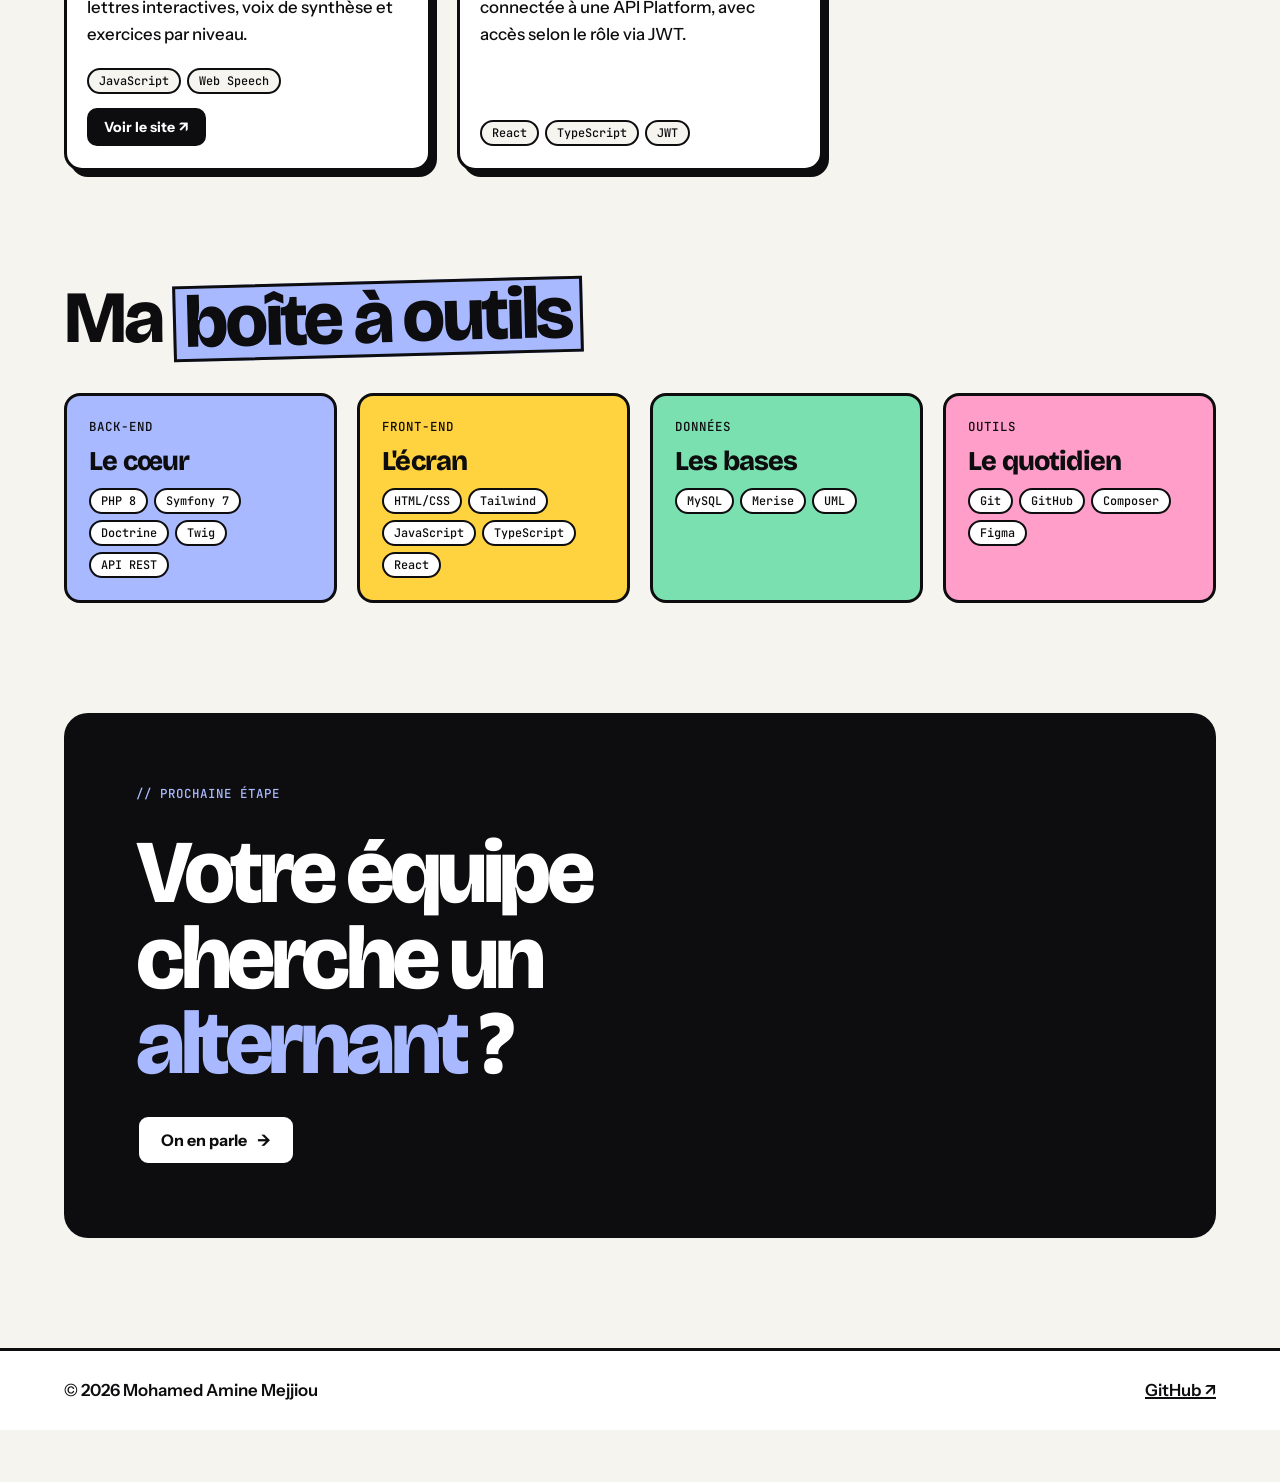
==== commit bc4bc138: "ajout de une photo" ====
--- a/index.html
+++ b/index.html
@@ -28,7 +28,7 @@
   <section class="hero">
     <div class="wrap">
       <div class="kicker">
-        <span class="pill"><span class="live"></span>Dispo en alternance 2026-2027</span>
+        <span class="pill"><span class="live"></span>Dispo pour une alternance en 2026-2027</span>
         <span class="pill">📍 Orléans</span>
       </div>
       <h1 class="big-name" aria-label="Mohamed Amine">
@@ -36,7 +36,7 @@
         <span class="line">Amine</span>
       </h1>
       <div class="intro">
-        <p>Développeur web en formation <strong>DWWM</strong> à l'École Coda. Je crée des applis <strong>Symfony</strong> qui servent vraiment : stocks, candidatures, RH, API… de la base de données jusqu'au dernier bouton.</p>
+        <p>Développeur web en formation <strong>DWWM</strong> à l'École Coda. Je crée des applis qui servent comme : stocks, candidatures, RH, API… de la base de données jusqu'au dernier bouton.</p>
         <div class="actions">
           <a class="btn dark" href="Projets.html">Mes projets <span class="arrow">→</span></a>
           <a class="btn" href="https://mmejjiou-boop.github.io/MonCv/" target="_blank" rel="noopener">CV ↗</a>
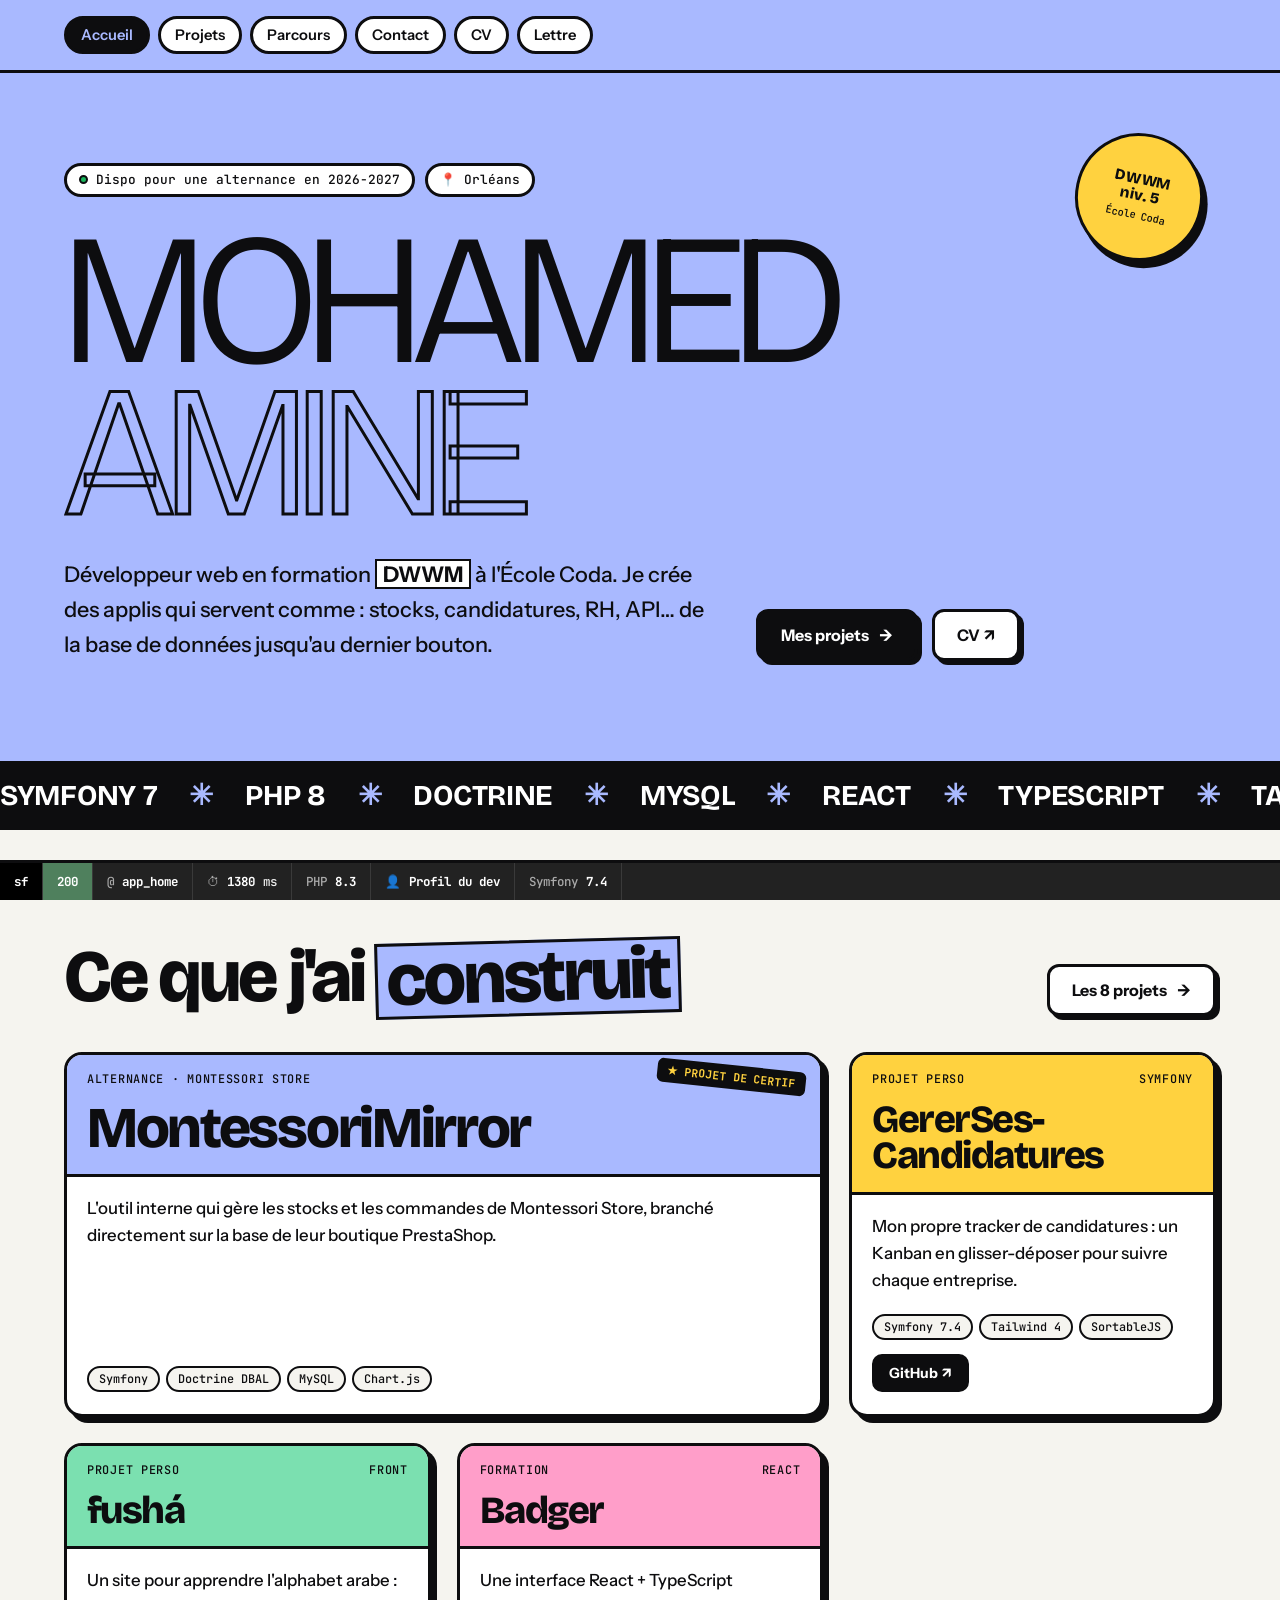
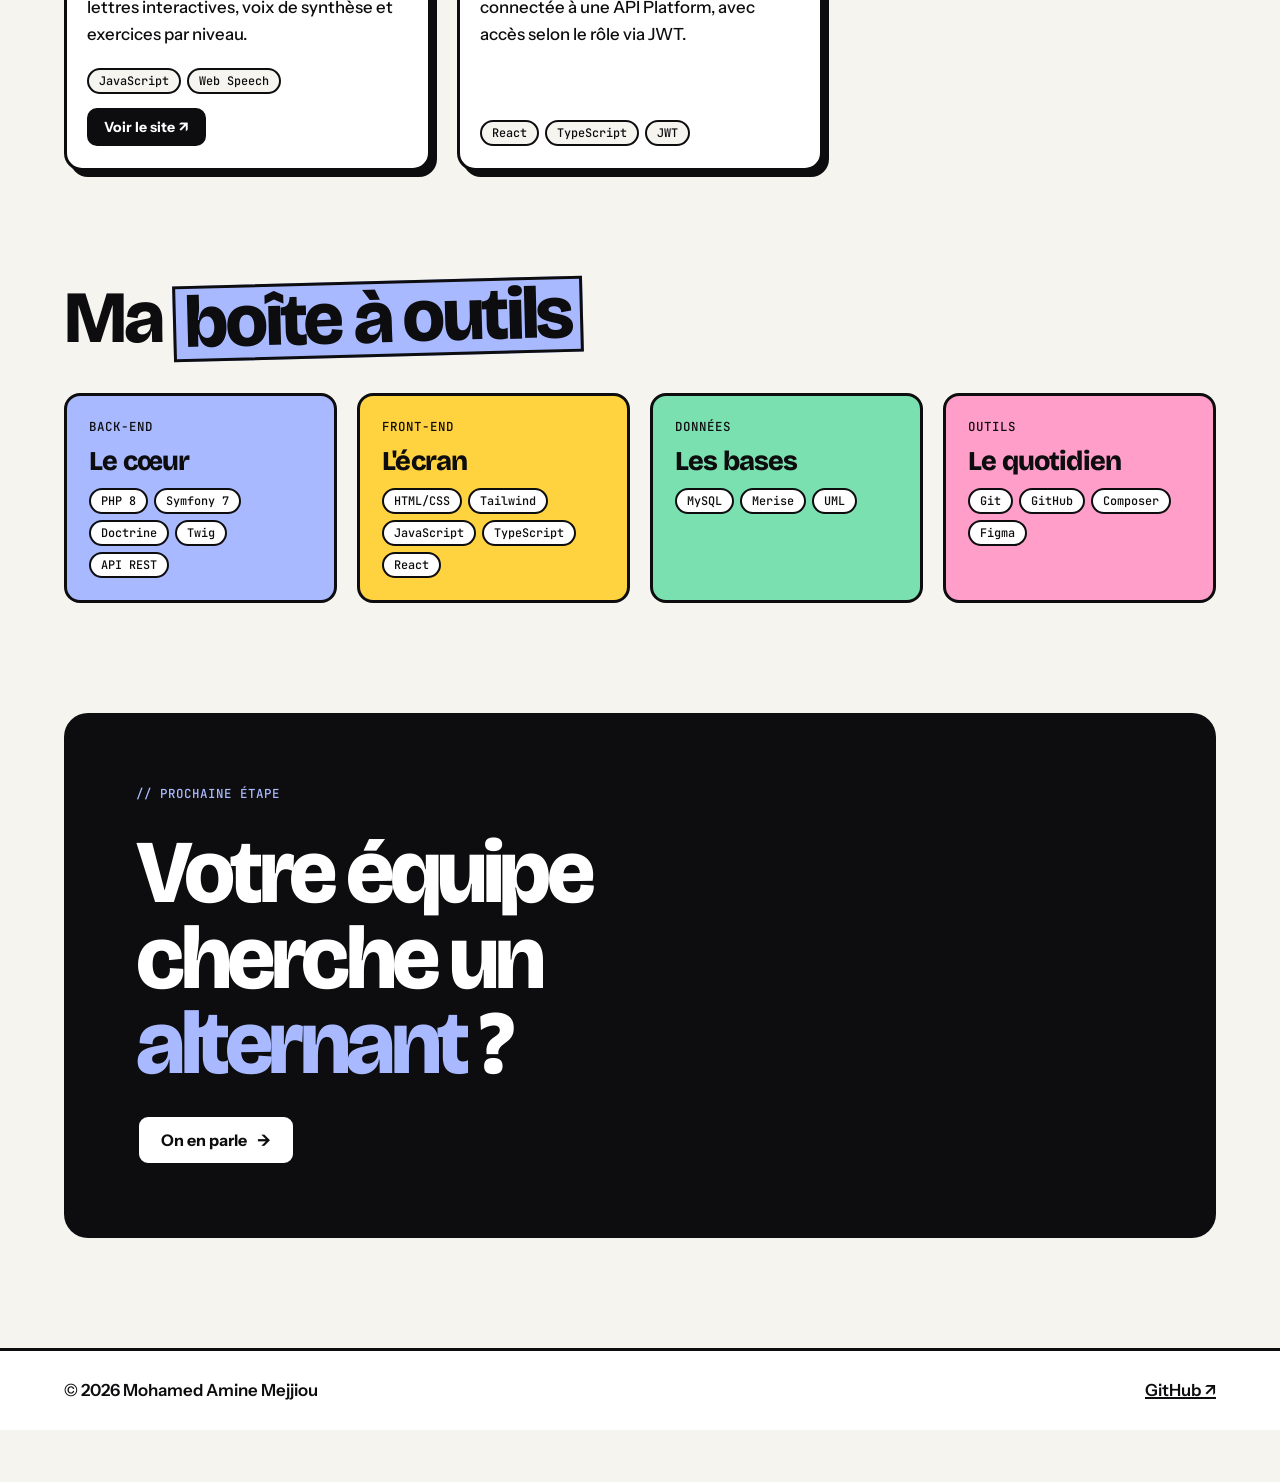
==== commit 1e041615: "plein de truc" ====
--- a/index.html
+++ b/index.html
@@ -13,7 +13,6 @@
 <body class="p-home" data-route="app_home" data-path="/">
   <header class="site-head">
     <div class="wrap">
-      <a class="brand" href="index.html"><span class="dot"></span>amine.dev</a>
       <nav class="nav" aria-label="Navigation principale">
         <a href="index.html" aria-current="page">Accueil</a>
         <a href="Projets.html">Projets</a>
